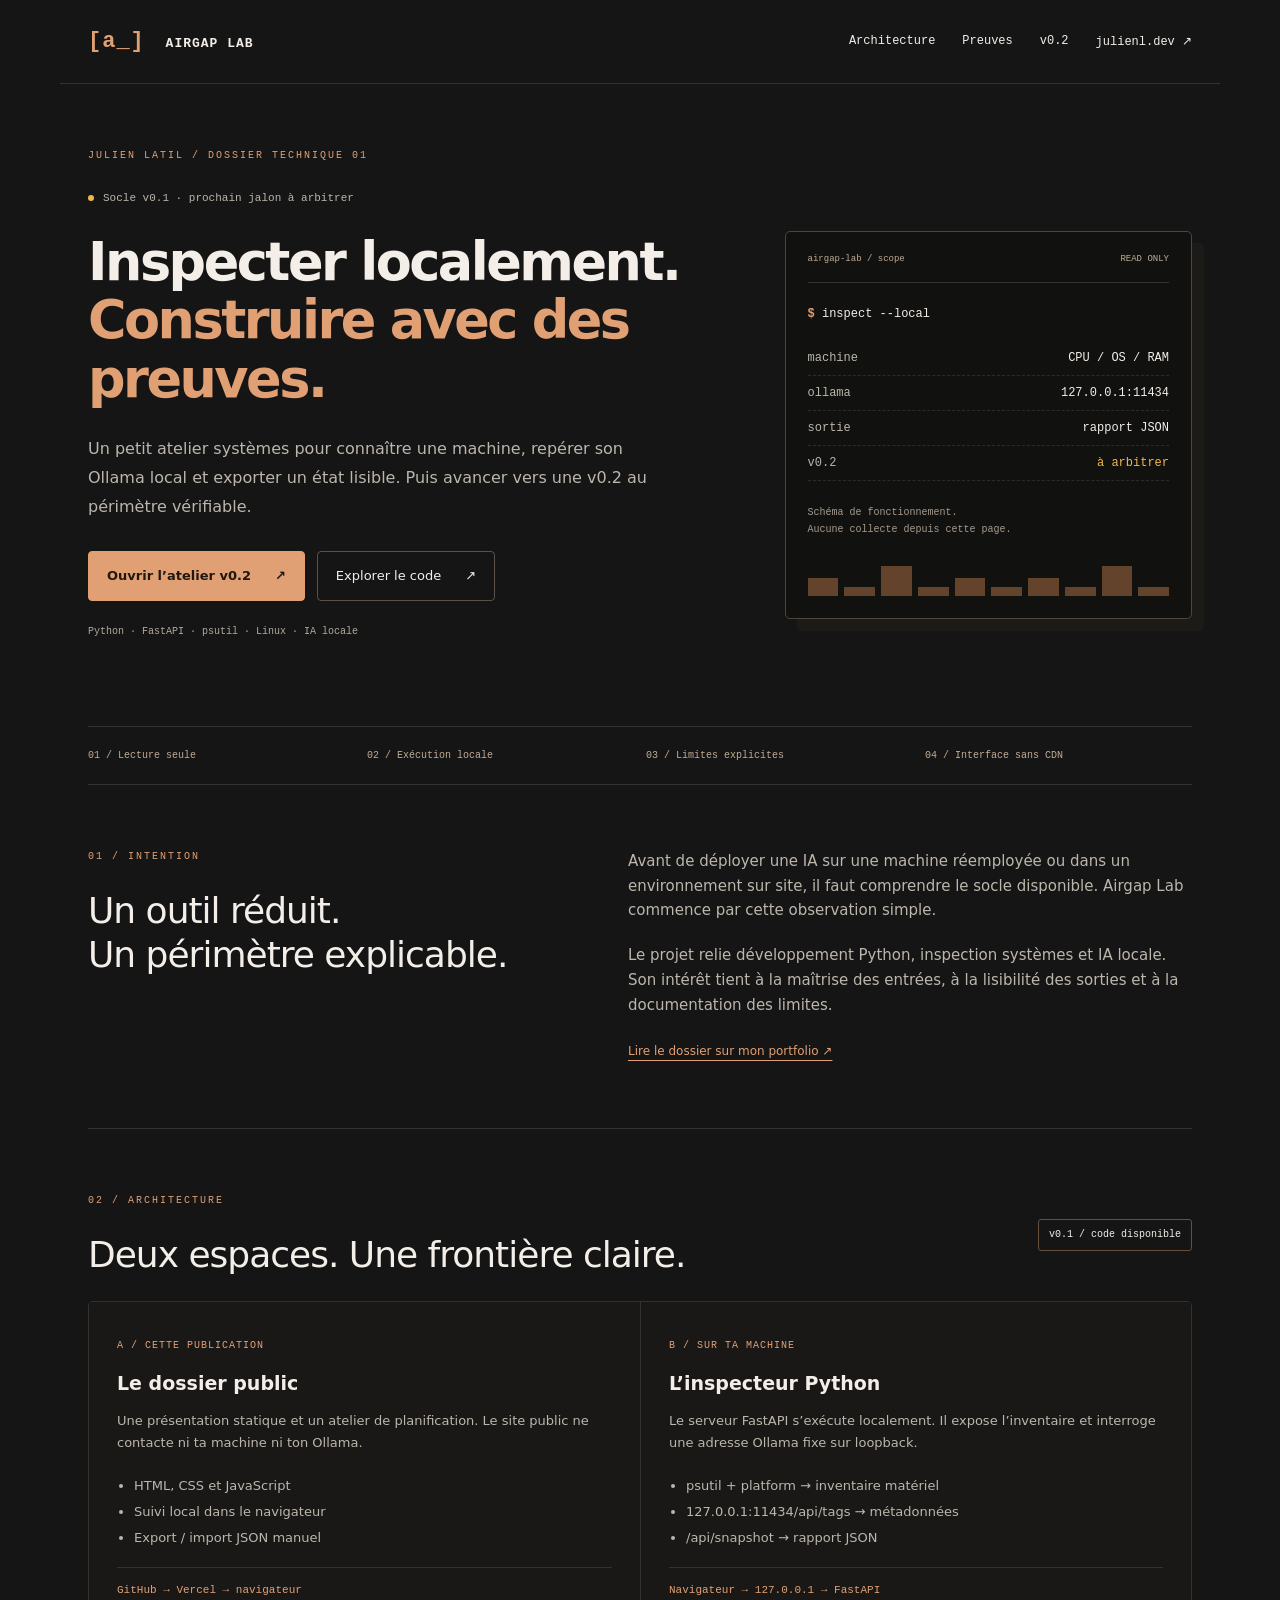
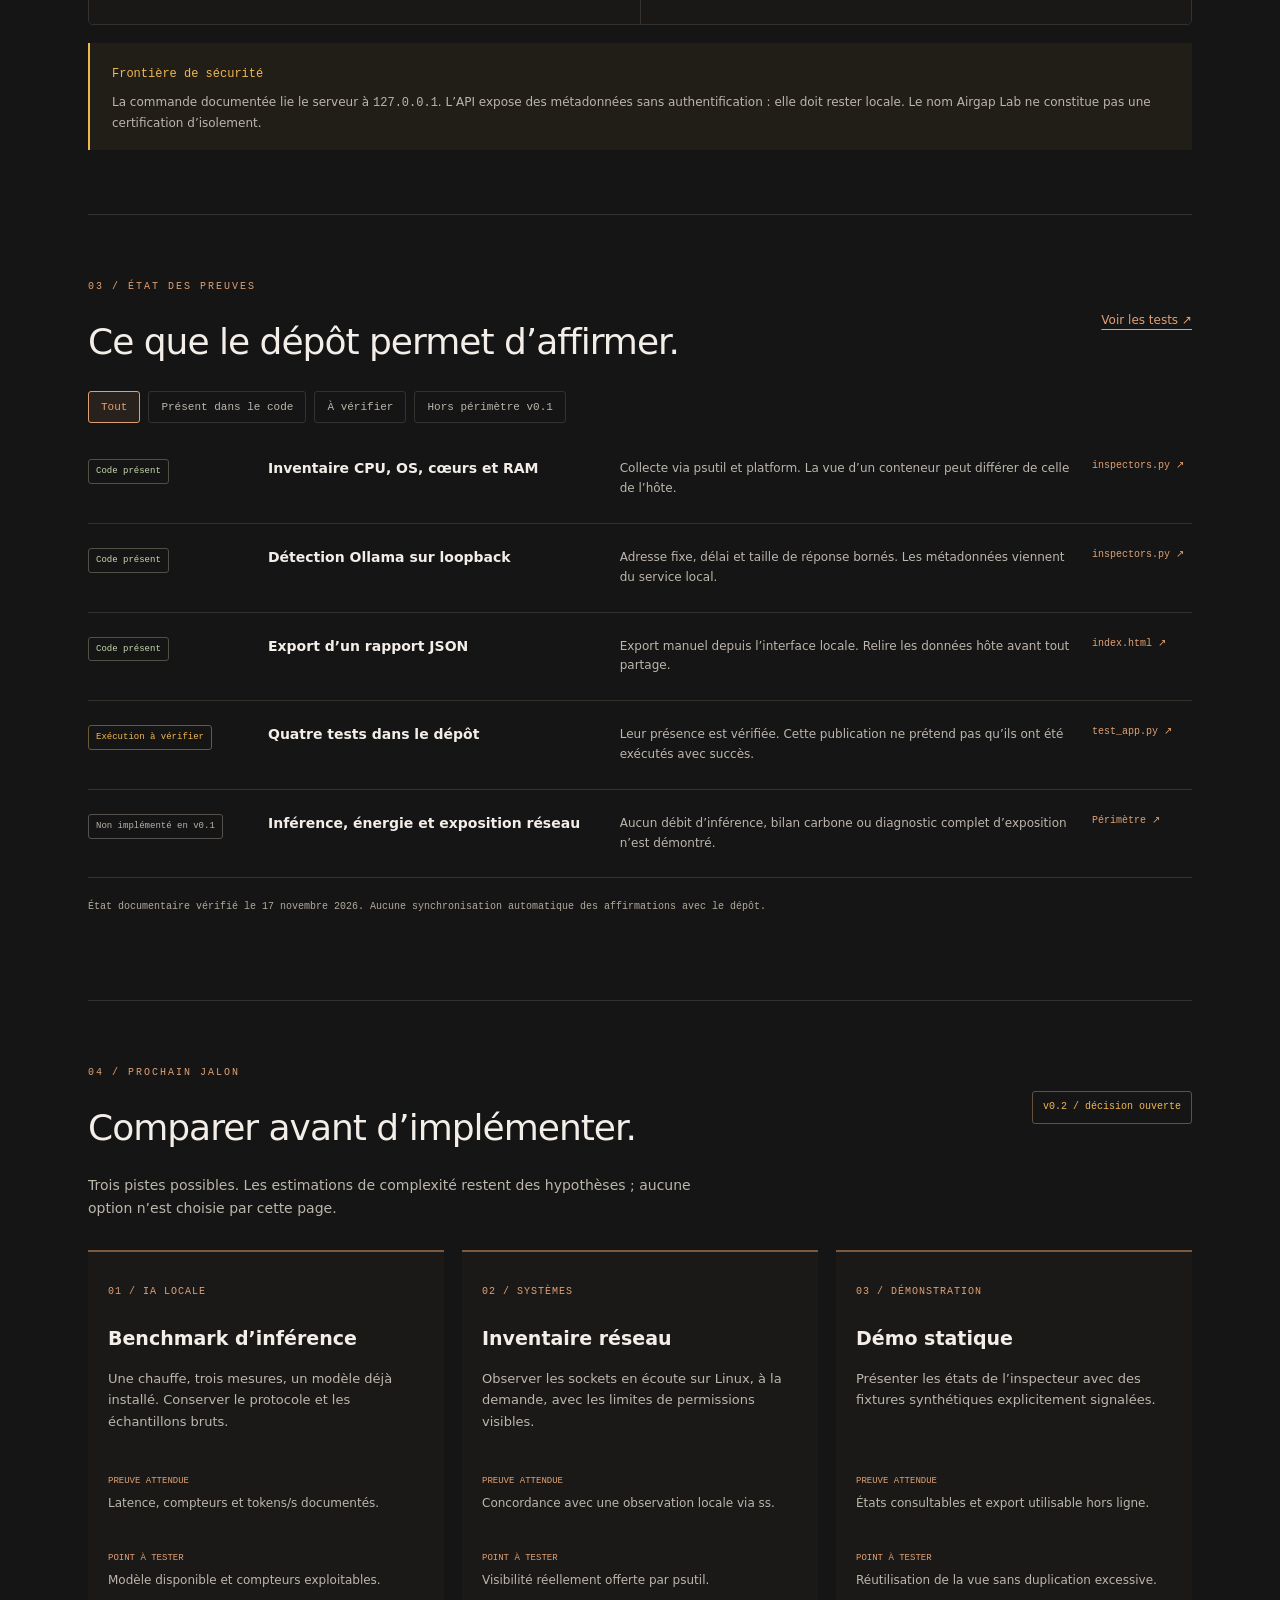
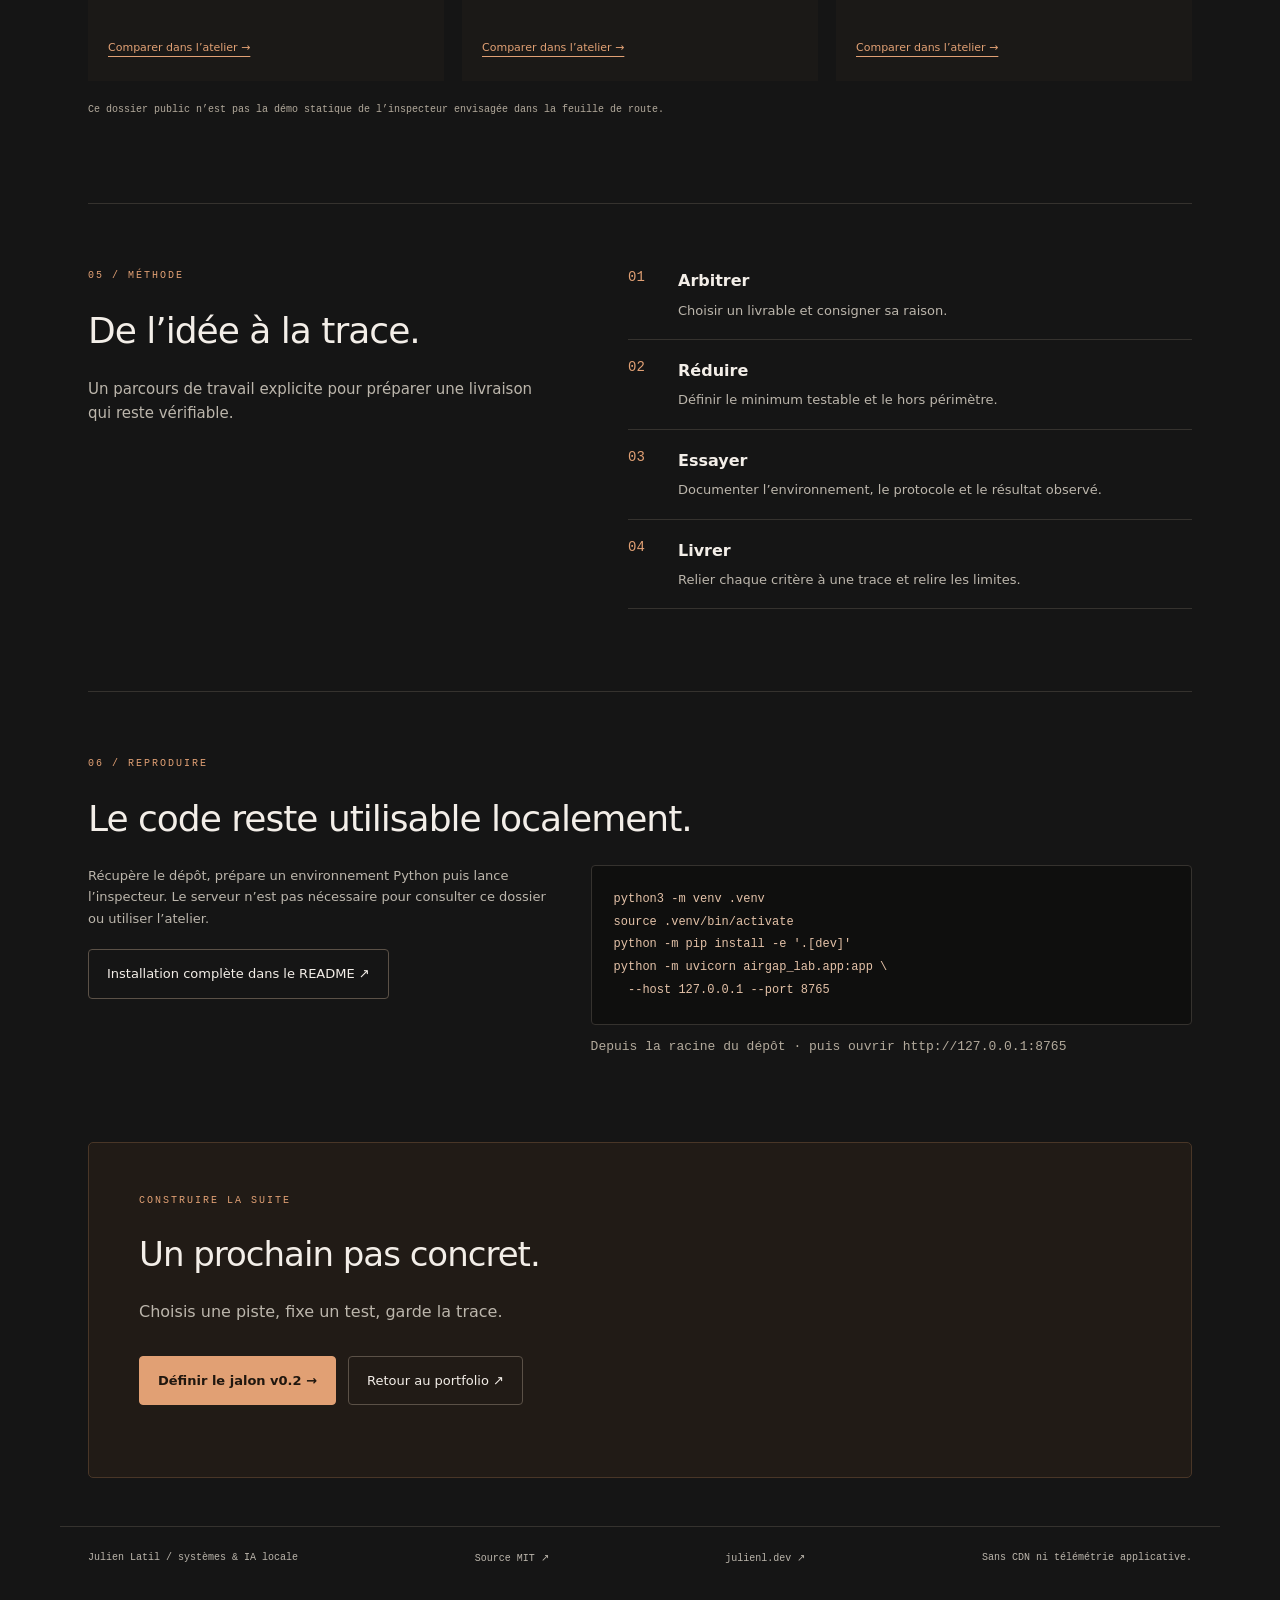
==== docs/index.html @ 7d293aca "feat: publish structured Airgap Lab dossier and portfolio-linked workshop" ====
<!doctype html>
<html lang="fr">
<head><meta charset="utf-8"><meta name="viewport" content="width=device-width, initial-scale=1"><meta name="description" content="Airgap Lab par Julien Latil : inspection systèmes, IA locale et démarche de vérification. Dossier technique et atelier v0.2."><meta name="theme-color" content="#151515"><title>Airgap Lab — Systèmes & IA locale · Julien Latil</title><link rel="icon" href="assets/mark.svg" type="image/svg+xml"><link rel="stylesheet" href="assets/site.css"><script src="assets/site.js" defer></script></head>
<body>
<a class="skip" href="#contenu">Aller au contenu</a>
<header><a class="wordmark" href="./"><span aria-hidden="true">[a_]</span> AIRGAP LAB</a><nav aria-label="Navigation principale"><a href="#architecture">Architecture</a><a href="#preuves">Preuves</a><a href="#jalon">v0.2</a><a href="https://julienl.dev">julienl.dev ↗</a></nav></header>
<main id="contenu">
<section class="hero"><div class="eyebrow">JULIEN LATIL / DOSSIER TECHNIQUE 01</div><div class="hero-grid"><div><p class="release"><span></span> Socle v0.1 · prochain jalon à arbitrer</p><h1>Inspecter localement.<br><em>Construire avec des preuves.</em></h1><p class="lede">Un petit atelier systèmes pour connaître une machine, repérer son Ollama local et exporter un état lisible. Puis avancer vers une v0.2 au périmètre vérifiable.</p><div class="actions"><a class="button primary" href="atelier-v02.html">Ouvrir l’atelier v0.2 <span>↗</span></a><a class="button" href="https://github.com/log371/airgap-lab">Explorer le code <span>↗</span></a></div><p class="micro">Python · FastAPI · psutil · Linux · IA locale</p></div><div class="terminal" aria-label="Périmètre du projet"><div class="terminal-top"><span>airgap-lab / scope</span><span>READ ONLY</span></div><p><b>$</b> inspect --local</p><dl><div><dt>machine</dt><dd>CPU / OS / RAM</dd></div><div><dt>ollama</dt><dd>127.0.0.1:11434</dd></div><div><dt>sortie</dt><dd>rapport JSON</dd></div><div><dt>v0.2</dt><dd class="amber">à arbitrer</dd></div></dl><p class="terminal-note">Schéma de fonctionnement.<br>Aucune collecte depuis cette page.</p><div class="signal" aria-hidden="true"><i></i><i></i><i></i><i></i><i></i><i></i><i></i><i></i><i></i><i></i></div></div></div><div class="principles"><span>01 / Lecture seule</span><span>02 / Exécution locale</span><span>03 / Limites explicites</span><span>04 / Interface sans CDN</span></div></section>
<section id="intention" class="section split"><div><div class="eyebrow">01 / INTENTION</div><h2>Un outil réduit.<br>Un périmètre explicable.</h2></div><div><p>Avant de déployer une IA sur une machine réemployée ou dans un environnement sur site, il faut comprendre le socle disponible. Airgap Lab commence par cette observation simple.</p><p>Le projet relie développement Python, inspection systèmes et IA locale. Son intérêt tient à la maîtrise des entrées, à la lisibilité des sorties et à la documentation des limites.</p><a class="text-link" href="https://julienl.dev/projects/airgap-lab">Lire le dossier sur mon portfolio ↗</a></div></section>
<section id="architecture" class="section"><div class="section-head"><div><div class="eyebrow">02 / ARCHITECTURE</div><h2>Deux espaces. Une frontière claire.</h2></div><span class="pill">v0.1 / code disponible</span></div><div class="architecture"><article><span class="number">A / CETTE PUBLICATION</span><h3>Le dossier public</h3><p>Une présentation statique et un atelier de planification. Le site public ne contacte ni ta machine ni ton Ollama.</p><ul><li>HTML, CSS et JavaScript</li><li>Suivi local dans le navigateur</li><li>Export / import JSON manuel</li></ul><span class="architecture-label">GitHub → Vercel → navigateur</span></article><article><span class="number">B / SUR TA MACHINE</span><h3>L’inspecteur Python</h3><p>Le serveur FastAPI s’exécute localement. Il expose l’inventaire et interroge une adresse Ollama fixe sur loopback.</p><ul><li>psutil + platform → inventaire matériel</li><li>127.0.0.1:11434/api/tags → métadonnées</li><li>/api/snapshot → rapport JSON</li></ul><span class="architecture-label">Navigateur → 127.0.0.1 → FastAPI</span></article></div><aside class="boundary"><strong>Frontière de sécurité</strong><p>La commande documentée lie le serveur à <code>127.0.0.1</code>. L’API expose des métadonnées sans authentification : elle doit rester locale. Le nom Airgap Lab ne constitue pas une certification d’isolement.</p></aside></section>
<section id="preuves" class="section"><div class="section-head"><div><div class="eyebrow">03 / ÉTAT DES PREUVES</div><h2>Ce que le dépôt permet d’affirmer.</h2></div><a class="text-link" href="https://github.com/log371/airgap-lab/tree/main/tests">Voir les tests ↗</a></div><div class="filters" role="group" aria-label="Filtrer les preuves"><button data-filter="all" aria-pressed="true">Tout</button><button data-filter="confirmed" aria-pressed="false">Présent dans le code</button><button data-filter="pending" aria-pressed="false">À vérifier</button><button data-filter="excluded" aria-pressed="false">Hors périmètre v0.1</button></div><p id="filter-status" class="sr-only" aria-live="polite"></p><div class="evidence-list">
<article data-state="confirmed"><span class="status confirmed">Code présent</span><h3>Inventaire CPU, OS, cœurs et RAM</h3><p>Collecte via psutil et platform. La vue d’un conteneur peut différer de celle de l’hôte.</p><a href="https://github.com/log371/airgap-lab/blob/main/airgap_lab/inspectors.py">inspectors.py ↗</a></article>
<article data-state="confirmed"><span class="status confirmed">Code présent</span><h3>Détection Ollama sur loopback</h3><p>Adresse fixe, délai et taille de réponse bornés. Les métadonnées viennent du service local.</p><a href="https://github.com/log371/airgap-lab/blob/main/airgap_lab/inspectors.py">inspectors.py ↗</a></article>
<article data-state="confirmed"><span class="status confirmed">Code présent</span><h3>Export d’un rapport JSON</h3><p>Export manuel depuis l’interface locale. Relire les données hôte avant tout partage.</p><a href="https://github.com/log371/airgap-lab/blob/main/airgap_lab/index.html">index.html ↗</a></article>
<article data-state="pending"><span class="status pending">Exécution à vérifier</span><h3>Quatre tests dans le dépôt</h3><p>Leur présence est vérifiée. Cette publication ne prétend pas qu’ils ont été exécutés avec succès.</p><a href="https://github.com/log371/airgap-lab/blob/main/tests/test_app.py">test_app.py ↗</a></article>
<article data-state="excluded"><span class="status excluded">Non implémenté en v0.1</span><h3>Inférence, énergie et exposition réseau</h3><p>Aucun débit d’inférence, bilan carbone ou diagnostic complet d’exposition n’est démontré.</p><a href="https://github.com/log371/airgap-lab#scope-and-limitations">Périmètre ↗</a></article>
</div><p class="micro">État documentaire vérifié le 17 novembre 2026. Aucune synchronisation automatique des affirmations avec le dépôt.</p></section>
<section id="jalon" class="section"><div class="section-head"><div><div class="eyebrow">04 / PROCHAIN JALON</div><h2>Comparer avant d’implémenter.</h2></div><span class="pill amber">v0.2 / décision ouverte</span></div><p class="section-intro">Trois pistes possibles. Les estimations de complexité restent des hypothèses ; aucune option n’est choisie par cette page.</p><div class="options"><article><span class="number">01 / IA LOCALE</span><h3>Benchmark d’inférence</h3><p>Une chauffe, trois mesures, un modèle déjà installé. Conserver le protocole et les échantillons bruts.</p><dl><dt>Preuve attendue</dt><dd>Latence, compteurs et tokens/s documentés.</dd><dt>Point à tester</dt><dd>Modèle disponible et compteurs exploitables.</dd></dl><a class="text-link" href="atelier-v02.html#compare">Comparer dans l’atelier →</a></article><article><span class="number">02 / SYSTÈMES</span><h3>Inventaire réseau</h3><p>Observer les sockets en écoute sur Linux, à la demande, avec les limites de permissions visibles.</p><dl><dt>Preuve attendue</dt><dd>Concordance avec une observation locale via ss.</dd><dt>Point à tester</dt><dd>Visibilité réellement offerte par psutil.</dd></dl><a class="text-link" href="atelier-v02.html#compare">Comparer dans l’atelier →</a></article><article><span class="number">03 / DÉMONSTRATION</span><h3>Démo statique</h3><p>Présenter les états de l’inspecteur avec des fixtures synthétiques explicitement signalées.</p><dl><dt>Preuve attendue</dt><dd>États consultables et export utilisable hors ligne.</dd><dt>Point à tester</dt><dd>Réutilisation de la vue sans duplication excessive.</dd></dl><a class="text-link" href="atelier-v02.html#compare">Comparer dans l’atelier →</a></article></div><p class="micro">Ce dossier public n’est pas la démo statique de l’inspecteur envisagée dans la feuille de route.</p></section>
<section class="section split"><div><div class="eyebrow">05 / MÉTHODE</div><h2>De l’idée à la trace.</h2><p>Un parcours de travail explicite pour préparer une livraison qui reste vérifiable.</p></div><ol class="method"><li><strong>Arbitrer</strong><p>Choisir un livrable et consigner sa raison.</p></li><li><strong>Réduire</strong><p>Définir le minimum testable et le hors périmètre.</p></li><li><strong>Essayer</strong><p>Documenter l’environnement, le protocole et le résultat observé.</p></li><li><strong>Livrer</strong><p>Relier chaque critère à une trace et relire les limites.</p></li></ol></section>
<section id="demarrer" class="section"><div class="eyebrow">06 / REPRODUIRE</div><h2>Le code reste utilisable localement.</h2><div class="run-grid"><div><p>Récupère le dépôt, prépare un environnement Python puis lance l’inspecteur. Le serveur n’est pas nécessaire pour consulter ce dossier ou utiliser l’atelier.</p><a class="button" href="https://github.com/log371/airgap-lab#run-locally">Installation complète dans le README ↗</a></div><div><pre><code>python3 -m venv .venv
source .venv/bin/activate
python -m pip install -e '.[dev]'
python -m uvicorn airgap_lab.app:app \
  --host 127.0.0.1 --port 8765</code></pre><p class="micro">Depuis la racine du dépôt · puis ouvrir http://127.0.0.1:8765</p></div></div></section>
<section class="closing"><div class="eyebrow">CONSTRUIRE LA SUITE</div><h2>Un prochain pas concret.</h2><p>Choisis une piste, fixe un test, garde la trace.</p><div class="actions"><a class="button primary" href="atelier-v02.html#compare">Définir le jalon v0.2 →</a><a class="button" href="https://julienl.dev/projects/airgap-lab">Retour au portfolio ↗</a></div></section>
</main><footer><span>Julien Latil / systèmes & IA locale</span><a href="https://github.com/log371/airgap-lab">Source MIT ↗</a><a href="https://julienl.dev">julienl.dev ↗</a><span>Sans CDN ni télémétrie applicative.</span></footer></body></html>
---- docs/assets/site.css ----
:root{color-scheme:dark;--bg:#151515;--surface:#1b1a18;--line:#35322e;--text:#f3eee8;--muted:#bcb6ac;--accent:#e1a074;--amber:#f1b74f;font-family:system-ui,-apple-system,sans-serif}*{box-sizing:border-box}html{scroll-behavior:smooth;scroll-padding-top:85px}body{margin:0;background:var(--bg);color:var(--text);line-height:1.65}a{color:inherit;text-decoration:none}a:hover{color:var(--accent)}button,a{touch-action:manipulation}a:focus-visible,button:focus-visible{outline:2px solid var(--amber);outline-offset:5px}header,main,footer{max-width:1160px;margin:auto}header{min-height:84px;display:flex;justify-content:space-between;align-items:center;gap:24px;border-bottom:1px solid var(--line);padding:20px 28px}.wordmark{font:600 13px ui-monospace,monospace;letter-spacing:1px;white-space:nowrap}.wordmark span{font-size:22px;color:var(--accent);margin-right:12px}nav{display:flex;gap:27px;font:12px ui-monospace,monospace}main{padding:0 28px}.hero{padding:64px 0 0}.eyebrow,.number,.pill,.micro,.release,.status{font-family:ui-monospace,SFMono-Regular,monospace}.eyebrow{font-size:10px;letter-spacing:2px;color:var(--accent);margin-bottom:24px}.hero-grid{display:grid;grid-template-columns:1.55fr 1fr;align-items:center;gap:65px}.release{font-size:11px;color:var(--muted);display:flex;gap:9px;align-items:center}.release span{width:6px;height:6px;background:var(--amber);border-radius:50%}h1{font-size:clamp(36px,4.1vw,57px);line-height:1.12;letter-spacing:-2.5px;font-weight:550;margin:26px 0}h1 em{font-style:normal;color:var(--accent)}h2{font-size:clamp(26px,3vw,36px);line-height:1.22;font-weight:520;letter-spacing:-1px;margin:0 0 24px}h3{font-weight:550;font-size:19px;line-height:1.35;margin:14px 0}p{color:var(--muted);margin:0 0 20px}.lede{max-width:58ch;font-size:16px;line-height:1.8}.actions{display:flex;flex-wrap:wrap;gap:12px;margin:30px 0 22px}.button{display:inline-flex;gap:24px;align-items:center;justify-content:space-between;border:1px solid #5b5147;padding:13px 18px;font-size:13px;border-radius:4px;transition:background .15s}.button:hover{background:#30251c}.primary{background:var(--accent);color:#20170f;border-color:var(--accent);font-weight:600}.primary:hover{background:#efb58d;color:#20170f}.micro{font-size:10px;line-height:1.8;color:#b3aa9c}.terminal{border:1px solid #514537;background:#111110;box-shadow:12px 12px 0 #1d1b18;border-radius:5px;padding:22px;font:12px ui-monospace,monospace;overflow:hidden}.terminal-top{display:flex;justify-content:space-between;font-size:9px;color:#c0ac95;border-bottom:1px solid var(--line);padding-bottom:18px;margin-bottom:24px}.terminal b{color:var(--accent)}.terminal p{color:var(--text)}dl{margin:0}dt{color:var(--muted)}dd{margin:0} .terminal dl div{display:flex;justify-content:space-between;gap:12px;padding:10px 0;border-bottom:1px dashed #302b24}.terminal-note{font-size:10px;line-height:1.7;margin:23px 0!important;color:#a69c8e!important}.amber{color:var(--amber)}.signal{display:flex;align-items:end;gap:6px;height:35px}.signal i{flex:1;height:18px;background:#b77749;opacity:.5}.signal i:nth-child(3n){height:30px}.signal i:nth-child(2n){height:9px}.principles{display:grid;grid-template-columns:repeat(4,1fr);gap:12px;margin-top:65px;padding:23px 0;border-top:1px solid var(--line);font:10px ui-monospace,monospace;color:#c0ac95}.section{border-top:1px solid var(--line);padding:64px 0}.split{display:grid;grid-template-columns:1fr 1.2fr;gap:70px}.split p{font-size:15px}.text-link{font-size:12px;color:var(--accent);text-decoration:underline;text-underline-offset:5px}.section-head{display:flex;align-items:center;justify-content:space-between;gap:25px;margin-bottom:24px}.section-head h2{margin-bottom:0}.pill{border:1px solid #65503c;border-radius:3px;padding:7px 10px;font-size:10px;white-space:nowrap}.architecture{display:grid;grid-template-columns:1fr 1fr;border:1px solid var(--line);border-radius:5px;overflow:hidden}.architecture article{padding:28px;background:#191817}.architecture article+article{border-left:1px solid var(--line)}.number{font-size:10px;letter-spacing:1px;color:var(--accent)}.architecture p,.architecture li{font-size:13px}.architecture ul{padding-left:17px;color:var(--muted);line-height:2}.architecture-label{display:block;padding-top:16px;border-top:1px solid var(--line);font:11px ui-monospace,monospace;color:var(--accent)}.boundary{margin-top:18px;border-left:2px solid var(--amber);padding:16px 22px;background:#211e18}.boundary strong{font:12px ui-monospace,monospace;color:var(--amber)}.boundary p{font-size:12px;margin:8px 0 0}.filters{display:flex;gap:8px;flex-wrap:wrap;margin:28px 0 12px}.filters button{font:11px ui-monospace,monospace;border:1px solid var(--line);padding:9px 12px;background:transparent;color:var(--muted);border-radius:3px;cursor:pointer}.filters button[aria-pressed=true]{border-color:var(--accent);color:var(--accent);background:#29211b}.evidence-list article{display:grid;grid-template-columns:160px 1.1fr 1.5fr 100px;gap:20px;align-items:start;padding:24px 0;border-bottom:1px solid var(--line)}.evidence-list h3{font-size:14px;margin:0}.evidence-list p{font-size:12px;margin:0}.evidence-list a{font:10px ui-monospace,monospace;color:var(--accent)}.status{font-size:9px;padding:4px 7px;border:1px solid #4d5146;border-radius:3px;justify-self:start;color:#c7d7af}.pending{color:var(--amber);border-color:#685a35}.excluded{color:#b9b3a9;border-color:#55504b}.evidence-list+p{margin-top:20px}.section-intro{max-width:70ch;font-size:14px}.options{display:grid;grid-template-columns:repeat(3,1fr);gap:18px;margin-top:30px}.options article{border-top:2px solid #7d593d;background:#1b1917;padding:24px 20px}.options h3{margin:24px 0 16px}.options p{font-size:13px;min-height:88px}.options dt{font:9px ui-monospace,monospace;color:var(--accent);text-transform:uppercase;margin:15px 0 7px}.options dd{font-size:12px;line-height:1.7;color:var(--muted);min-height:45px}.options .text-link{display:block;font-size:11px;margin-top:24px}.options+p{margin-top:20px}.method{list-style:none;padding:0;margin:0;counter-reset:steps}.method li{counter-increment:steps;position:relative;padding:0 0 18px 50px;border-bottom:1px solid var(--line);margin-bottom:18px}.method li:before{content:'0' counter(steps);position:absolute;left:0;top:1px;font:14px ui-monospace,monospace;color:var(--accent)}.method p{font-size:13px;margin:5px 0 0}.run-grid{display:grid;grid-template-columns:1fr 1.3fr;gap:40px}.run-grid p{font-size:13px}pre{background:#0f0f0e;border:1px solid var(--line);border-radius:4px;padding:22px;overflow:auto;margin:0 0 10px;font:12px/1.9 ui-monospace,monospace;color:#e4c2a8}.closing{padding:50px;background:#211b16;border:1px solid #493627;margin:0 0 48px;border-radius:5px}.closing h2{font-size:34px}.closing p{margin-bottom:0}footer{display:flex;flex-wrap:wrap;gap:20px;justify-content:space-between;padding:25px 28px 40px;border-top:1px solid var(--line);font:10px ui-monospace,monospace;color:var(--muted)}.skip{position:absolute;top:-100px;left:20px;padding:12px;background:var(--bg);z-index:9}.skip:focus{top:10px}.sr-only{position:absolute;width:1px;height:1px;overflow:hidden;clip-path:inset(50%)}[hidden]{display:none!important}@media(max-width:850px){header{align-items:start}nav{flex-wrap:wrap;justify-content:end;gap:12px;font-size:10px}.hero-grid{grid-template-columns:1fr;gap:35px}.terminal{max-width:520px}.principles{grid-template-columns:1fr 1fr;margin-top:40px;line-height:1.7}.split{gap:30px;grid-template-columns:1fr 1.2fr}.evidence-list article{grid-template-columns:140px 1fr}.evidence-list p{grid-column:2}.evidence-list a{grid-column:2}.options{grid-template-columns:1fr}.options p,.options dd{min-height:0}.run-grid{grid-template-columns:1fr}.section-head{align-items:start}.section-head .pill{white-space:normal;max-width:150px}}@media(max-width:560px){header{padding:20px;display:block}nav{justify-content:start;margin-top:18px;gap:18px}main{padding:0 20px}.hero{padding-top:35px}h1{letter-spacing:-1.5px}.section{padding:42px 0}.split,.architecture{grid-template-columns:1fr;gap:0}.split>div+div{margin-top:12px}.architecture article+article{border-left:0;border-top:1px solid var(--line)}.evidence-list article{grid-template-columns:1fr;gap:12px}.evidence-list p,.evidence-list a{grid-column:auto}.section-head{flex-wrap:wrap}.closing{padding:28px 24px}.button{width:100%}footer{padding:25px 20px}.principles{font-size:9px}.terminal{padding:18px}}@media(prefers-reduced-motion:reduce){html{scroll-behavior:auto}*{transition:none!important}}
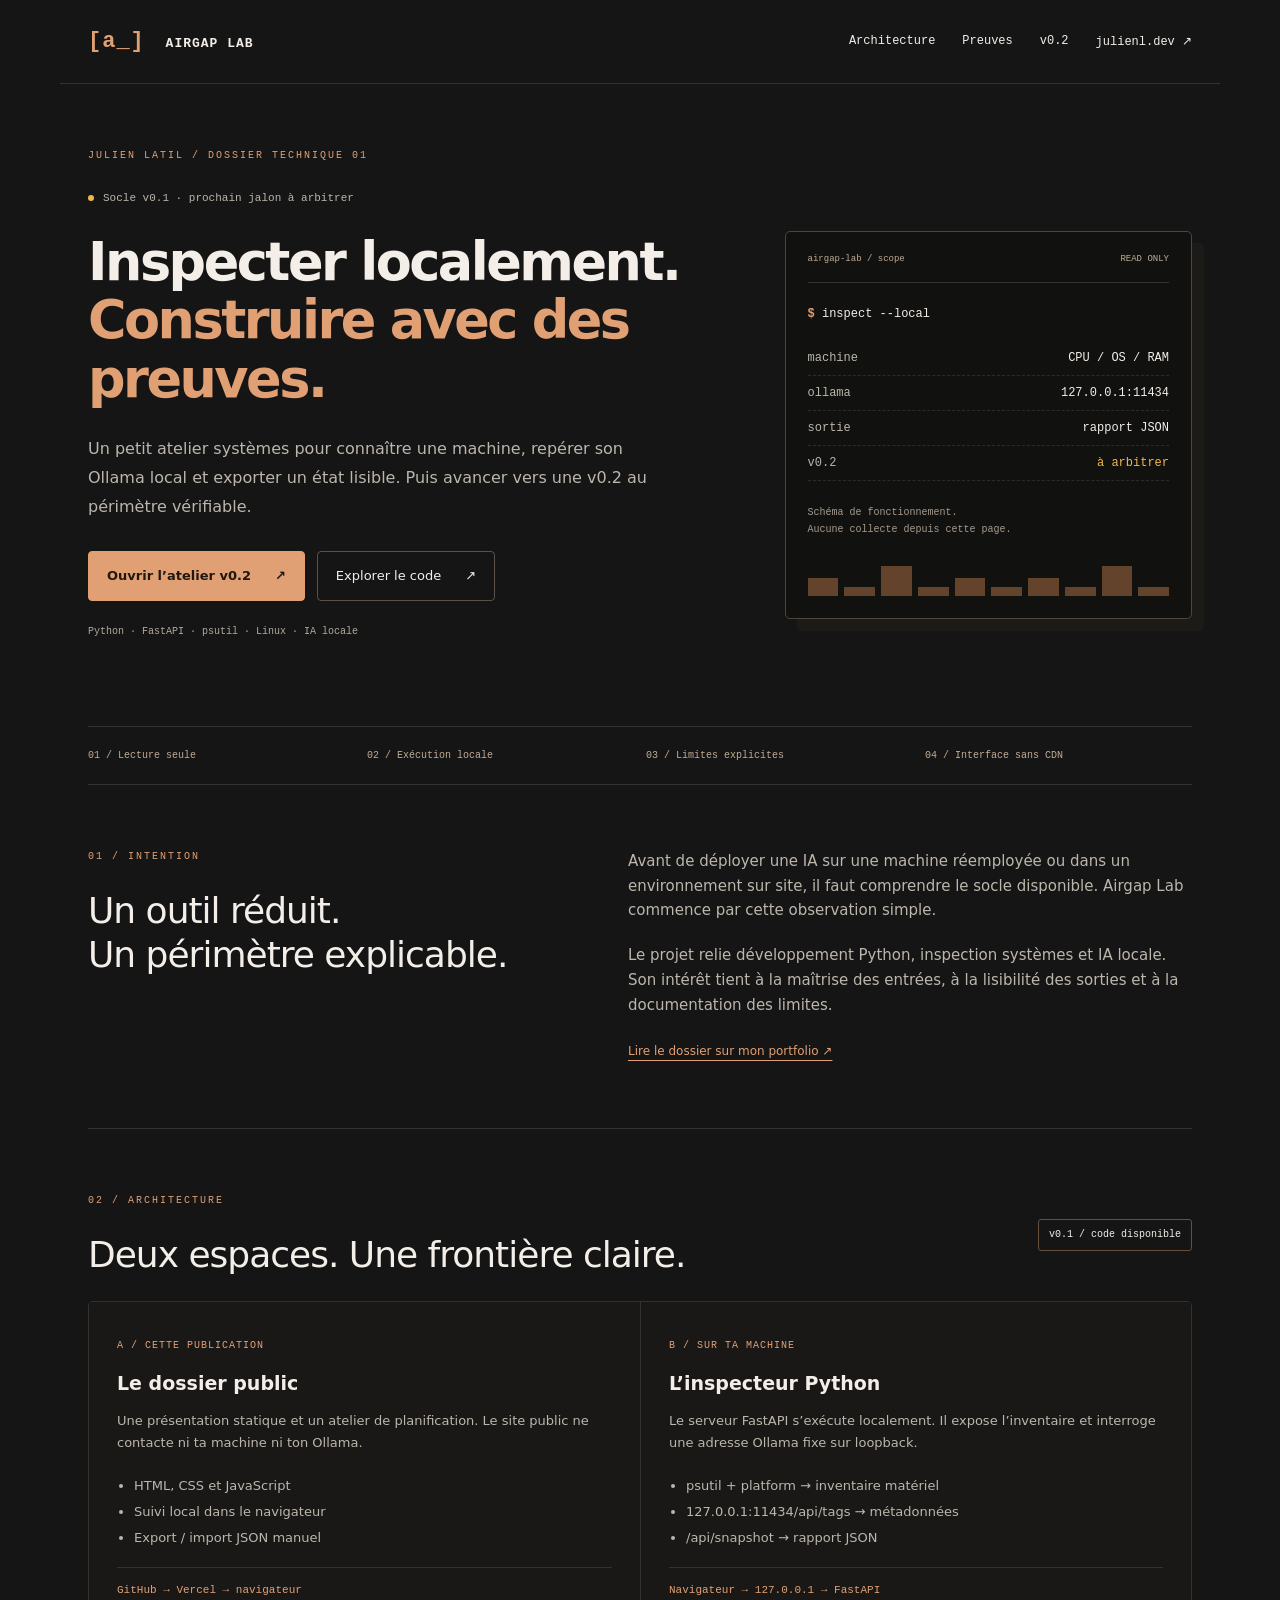
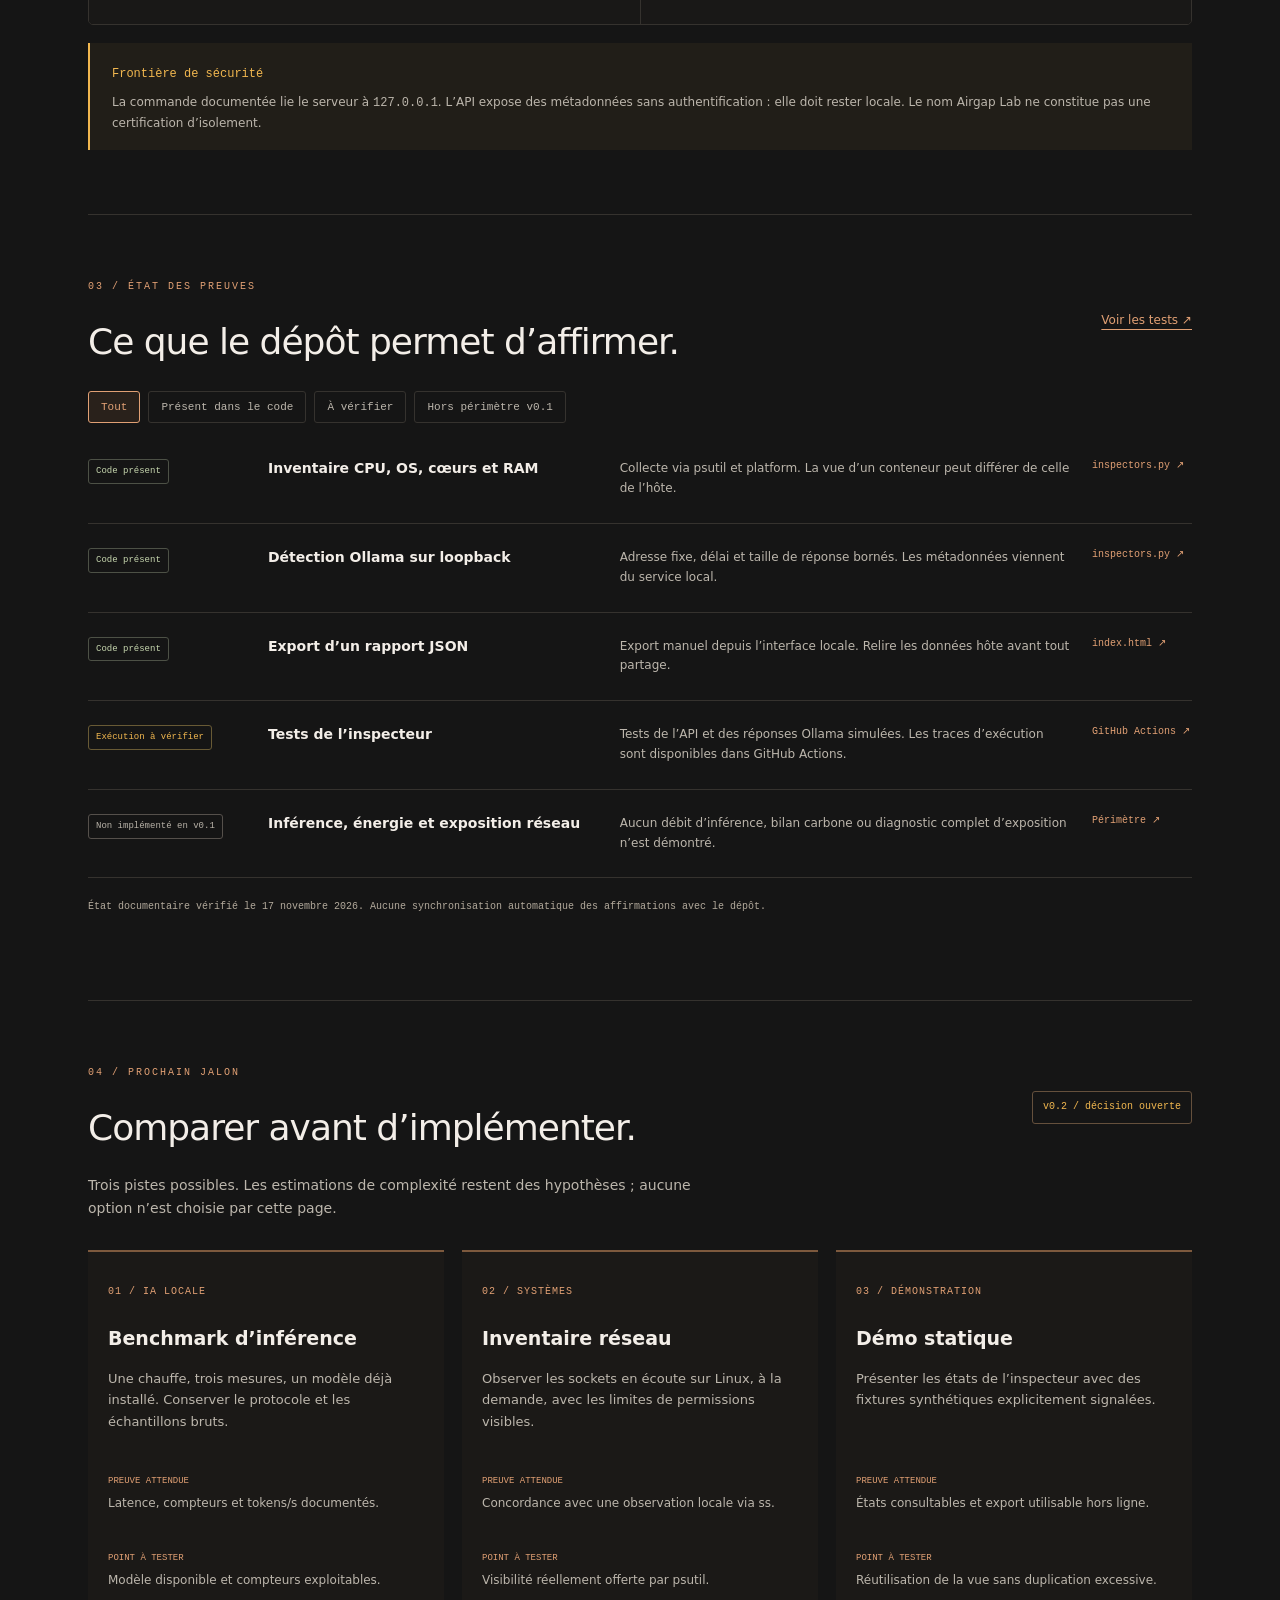
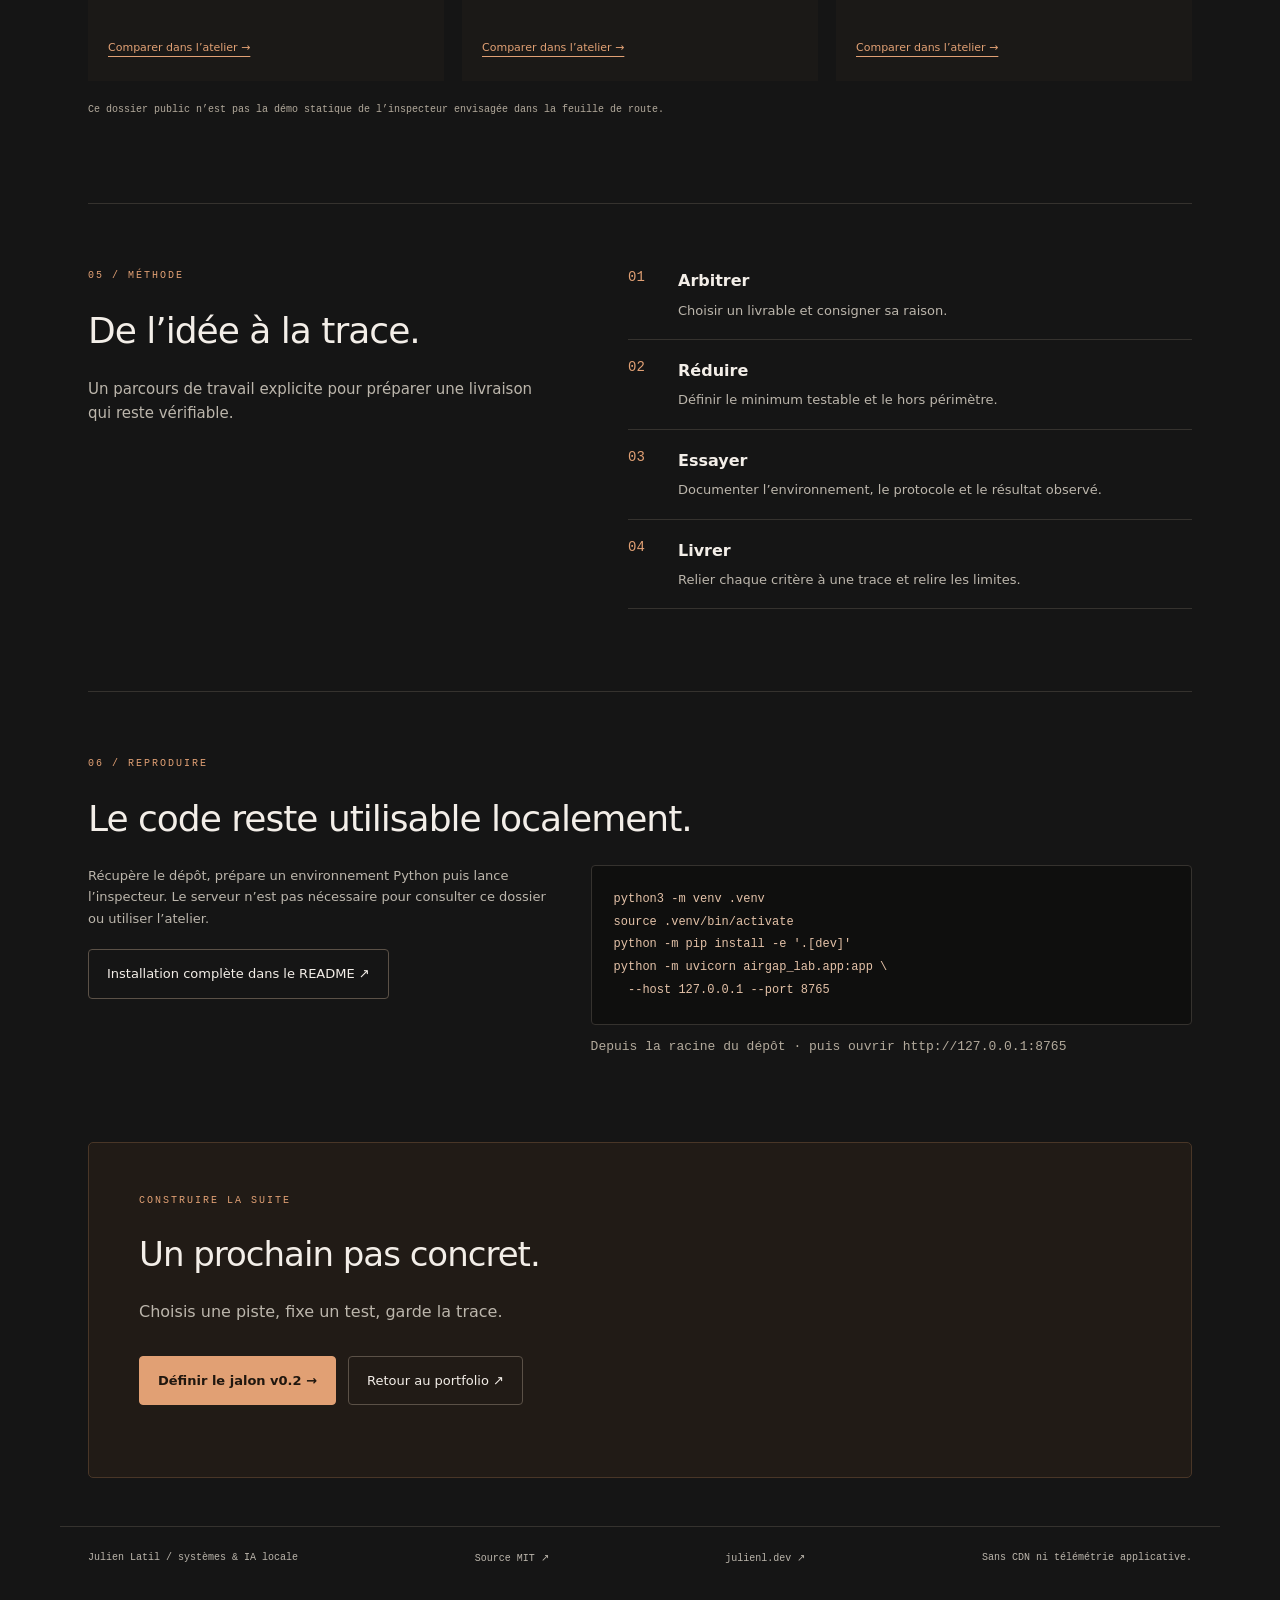
==== commit 670e52e2: "fix: validate workshop backups and harden local inspection boundaries" ====
--- a/docs/index.html
+++ b/docs/index.html
@@ -12,7 +12,7 @@
 <article data-state="confirmed"><span class="status confirmed">Code présent</span><h3>Inventaire CPU, OS, cœurs et RAM</h3><p>Collecte via psutil et platform. La vue d’un conteneur peut différer de celle de l’hôte.</p><a href="https://github.com/log371/airgap-lab/blob/main/airgap_lab/inspectors.py">inspectors.py ↗</a></article>
 <article data-state="confirmed"><span class="status confirmed">Code présent</span><h3>Détection Ollama sur loopback</h3><p>Adresse fixe, délai et taille de réponse bornés. Les métadonnées viennent du service local.</p><a href="https://github.com/log371/airgap-lab/blob/main/airgap_lab/inspectors.py">inspectors.py ↗</a></article>
 <article data-state="confirmed"><span class="status confirmed">Code présent</span><h3>Export d’un rapport JSON</h3><p>Export manuel depuis l’interface locale. Relire les données hôte avant tout partage.</p><a href="https://github.com/log371/airgap-lab/blob/main/airgap_lab/index.html">index.html ↗</a></article>
-<article data-state="pending"><span class="status pending">Exécution à vérifier</span><h3>Quatre tests dans le dépôt</h3><p>Leur présence est vérifiée. Cette publication ne prétend pas qu’ils ont été exécutés avec succès.</p><a href="https://github.com/log371/airgap-lab/blob/main/tests/test_app.py">test_app.py ↗</a></article>
+<article data-state="pending"><span class="status pending">Exécution à vérifier</span><h3>Tests de l’inspecteur</h3><p>Tests de l’API et des réponses Ollama simulées. Les traces d’exécution sont disponibles dans GitHub Actions.</p><a href="https://github.com/log371/airgap-lab/actions/workflows/checks.yml">GitHub Actions ↗</a></article>
 <article data-state="excluded"><span class="status excluded">Non implémenté en v0.1</span><h3>Inférence, énergie et exposition réseau</h3><p>Aucun débit d’inférence, bilan carbone ou diagnostic complet d’exposition n’est démontré.</p><a href="https://github.com/log371/airgap-lab#scope-and-limitations">Périmètre ↗</a></article>
 </div><p class="micro">État documentaire vérifié le 17 novembre 2026. Aucune synchronisation automatique des affirmations avec le dépôt.</p></section>
 <section id="jalon" class="section"><div class="section-head"><div><div class="eyebrow">04 / PROCHAIN JALON</div><h2>Comparer avant d’implémenter.</h2></div><span class="pill amber">v0.2 / décision ouverte</span></div><p class="section-intro">Trois pistes possibles. Les estimations de complexité restent des hypothèses ; aucune option n’est choisie par cette page.</p><div class="options"><article><span class="number">01 / IA LOCALE</span><h3>Benchmark d’inférence</h3><p>Une chauffe, trois mesures, un modèle déjà installé. Conserver le protocole et les échantillons bruts.</p><dl><dt>Preuve attendue</dt><dd>Latence, compteurs et tokens/s documentés.</dd><dt>Point à tester</dt><dd>Modèle disponible et compteurs exploitables.</dd></dl><a class="text-link" href="atelier-v02.html#compare">Comparer dans l’atelier →</a></article><article><span class="number">02 / SYSTÈMES</span><h3>Inventaire réseau</h3><p>Observer les sockets en écoute sur Linux, à la demande, avec les limites de permissions visibles.</p><dl><dt>Preuve attendue</dt><dd>Concordance avec une observation locale via ss.</dd><dt>Point à tester</dt><dd>Visibilité réellement offerte par psutil.</dd></dl><a class="text-link" href="atelier-v02.html#compare">Comparer dans l’atelier →</a></article><article><span class="number">03 / DÉMONSTRATION</span><h3>Démo statique</h3><p>Présenter les états de l’inspecteur avec des fixtures synthétiques explicitement signalées.</p><dl><dt>Preuve attendue</dt><dd>États consultables et export utilisable hors ligne.</dd><dt>Point à tester</dt><dd>Réutilisation de la vue sans duplication excessive.</dd></dl><a class="text-link" href="atelier-v02.html#compare">Comparer dans l’atelier →</a></article></div><p class="micro">Ce dossier public n’est pas la démo statique de l’inspecteur envisagée dans la feuille de route.</p></section>
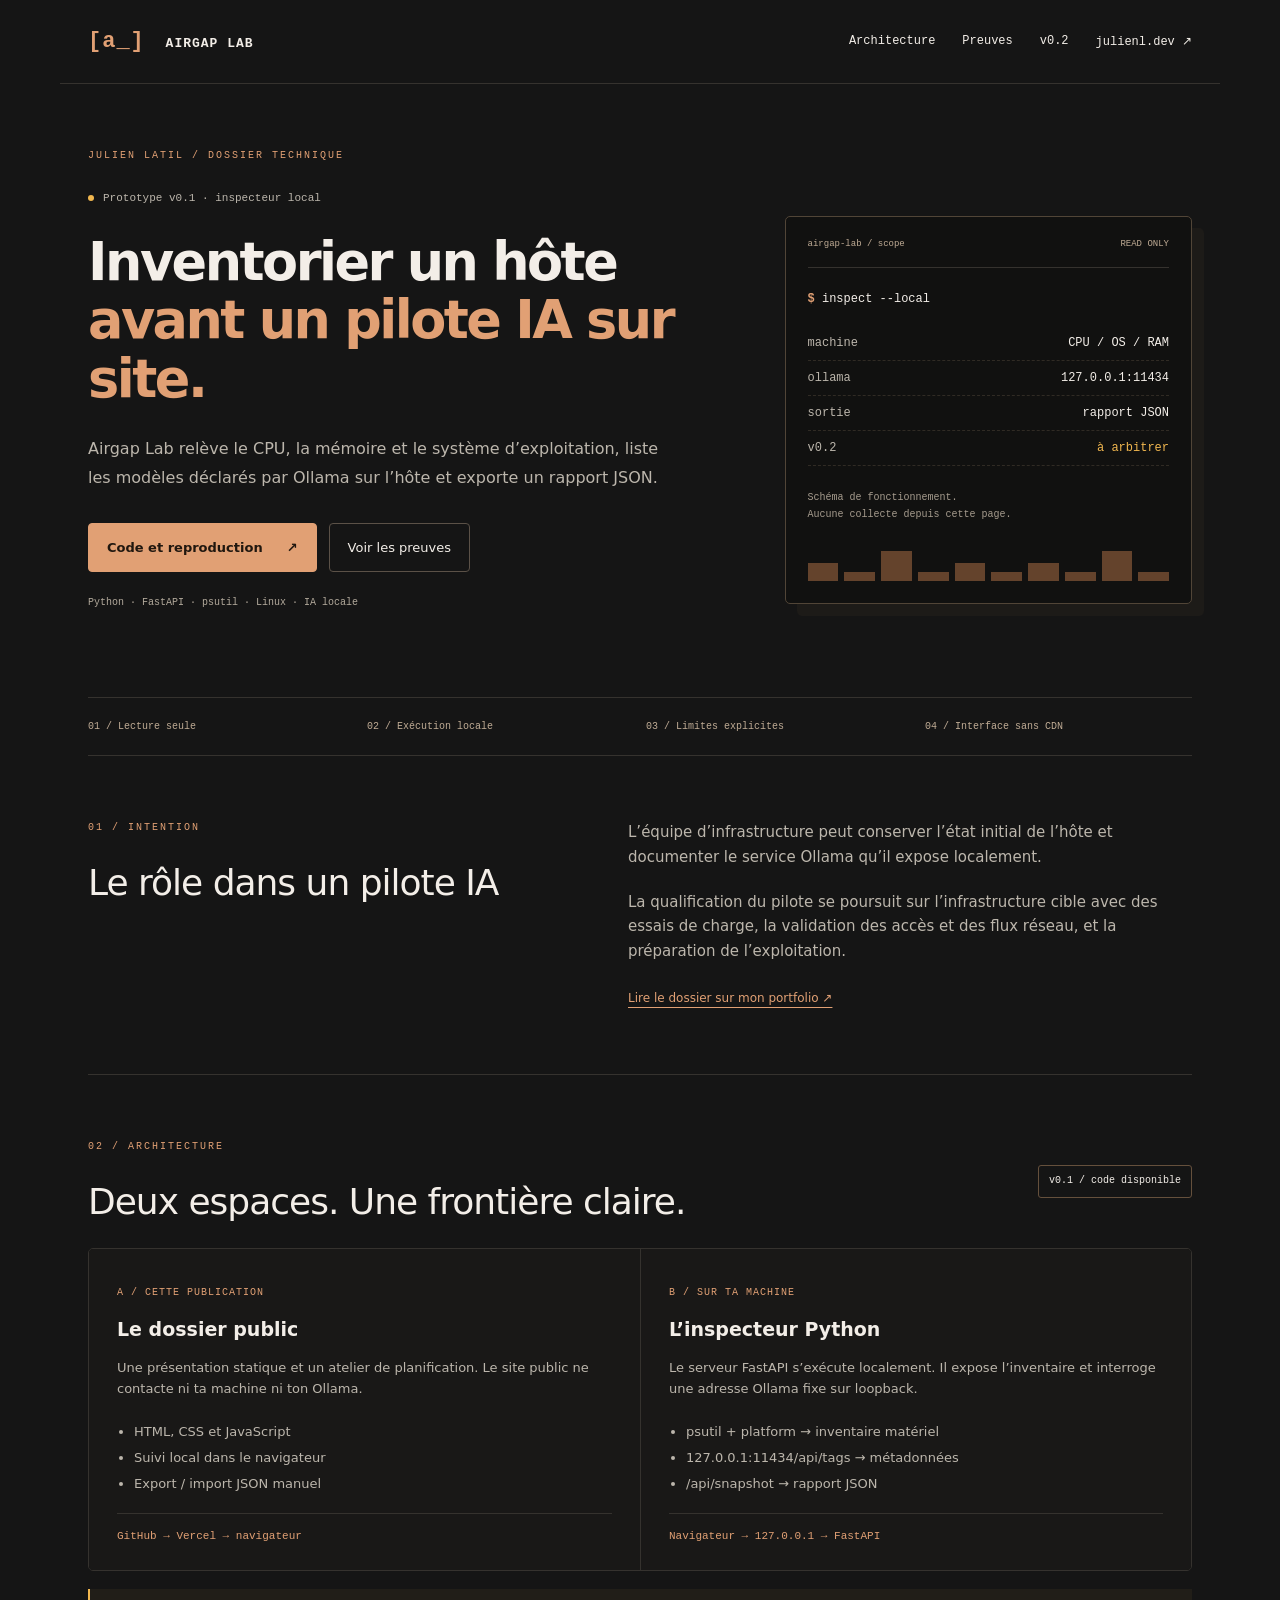
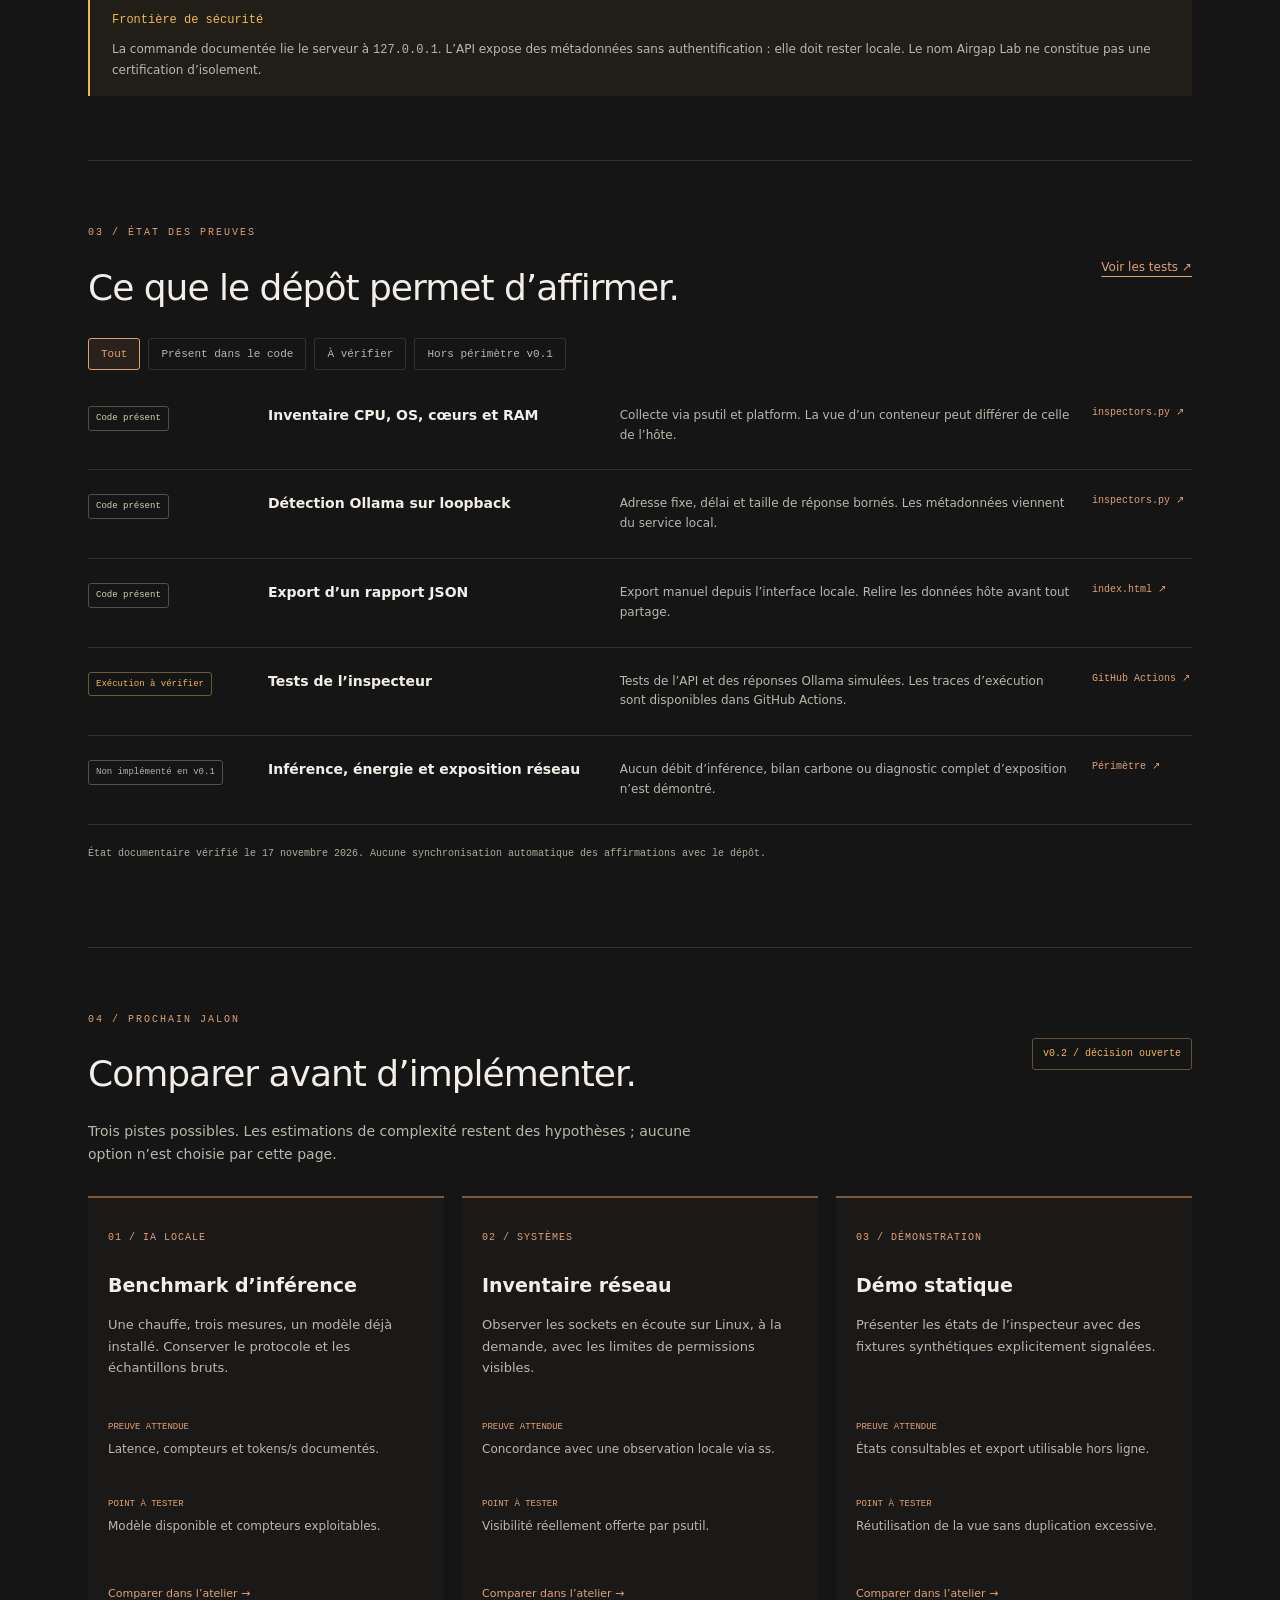
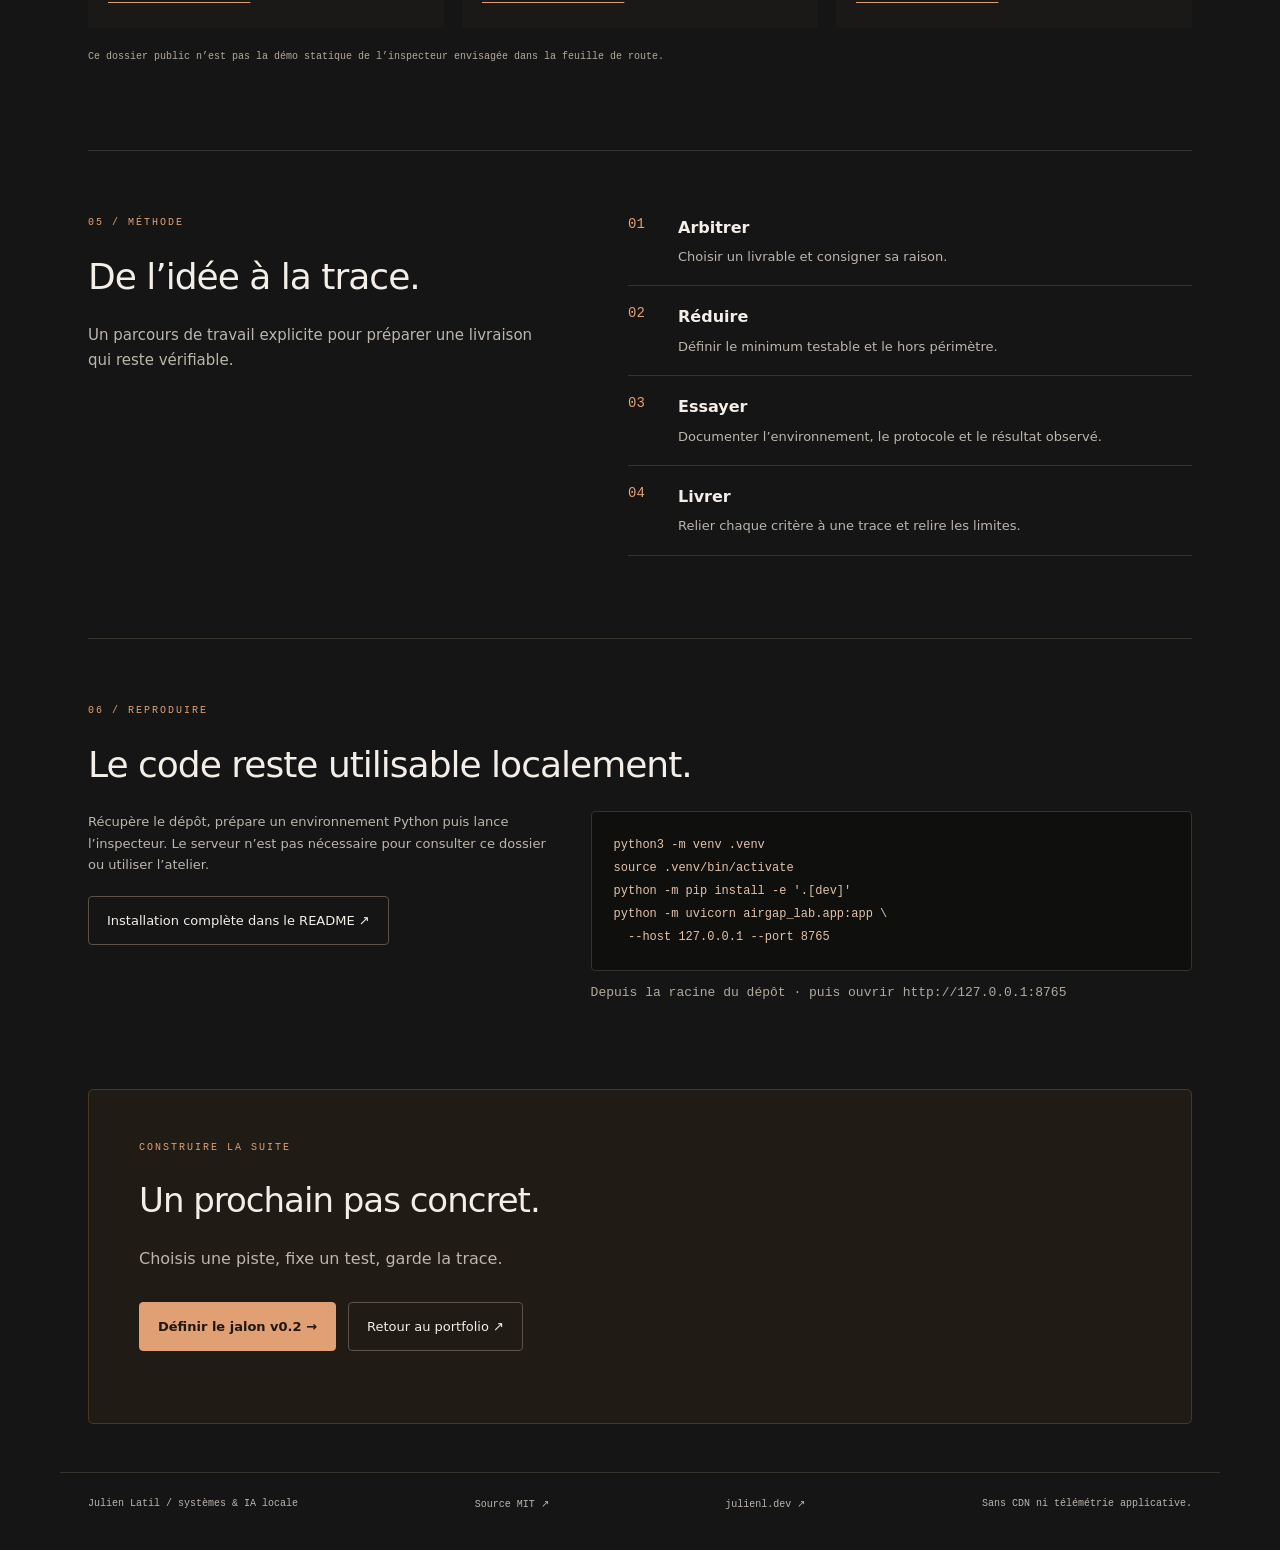
==== commit f76150a8: "docs: make the public dossier lead with host inventory and evidence" ====
--- a/docs/index.html
+++ b/docs/index.html
@@ -1,12 +1,12 @@
 <!doctype html>
 <html lang="fr">
-<head><meta charset="utf-8"><meta name="viewport" content="width=device-width, initial-scale=1"><meta name="description" content="Airgap Lab par Julien Latil : inspection systèmes, IA locale et démarche de vérification. Dossier technique et atelier v0.2."><meta name="theme-color" content="#151515"><title>Airgap Lab — Systèmes & IA locale · Julien Latil</title><link rel="icon" href="assets/mark.svg" type="image/svg+xml"><link rel="stylesheet" href="assets/site.css"><script src="assets/site.js" defer></script></head>
+<head><meta charset="utf-8"><meta name="viewport" content="width=device-width, initial-scale=1"><meta name="description" content="Airgap Lab inventorie un hôte avant un pilote IA sur site. Dossier technique, architecture et reproduction locale."><meta name="theme-color" content="#151515"><title>Airgap Lab — Inventaire d’hôte pour un pilote IA sur site</title><link rel="icon" href="assets/mark.svg" type="image/svg+xml"><link rel="stylesheet" href="assets/site.css"><script src="assets/site.js" defer></script></head>
 <body>
 <a class="skip" href="#contenu">Aller au contenu</a>
 <header><a class="wordmark" href="./"><span aria-hidden="true">[a_]</span> AIRGAP LAB</a><nav aria-label="Navigation principale"><a href="#architecture">Architecture</a><a href="#preuves">Preuves</a><a href="#jalon">v0.2</a><a href="https://julienl.dev">julienl.dev ↗</a></nav></header>
 <main id="contenu">
-<section class="hero"><div class="eyebrow">JULIEN LATIL / DOSSIER TECHNIQUE 01</div><div class="hero-grid"><div><p class="release"><span></span> Socle v0.1 · prochain jalon à arbitrer</p><h1>Inspecter localement.<br><em>Construire avec des preuves.</em></h1><p class="lede">Un petit atelier systèmes pour connaître une machine, repérer son Ollama local et exporter un état lisible. Puis avancer vers une v0.2 au périmètre vérifiable.</p><div class="actions"><a class="button primary" href="atelier-v02.html">Ouvrir l’atelier v0.2 <span>↗</span></a><a class="button" href="https://github.com/log371/airgap-lab">Explorer le code <span>↗</span></a></div><p class="micro">Python · FastAPI · psutil · Linux · IA locale</p></div><div class="terminal" aria-label="Périmètre du projet"><div class="terminal-top"><span>airgap-lab / scope</span><span>READ ONLY</span></div><p><b>$</b> inspect --local</p><dl><div><dt>machine</dt><dd>CPU / OS / RAM</dd></div><div><dt>ollama</dt><dd>127.0.0.1:11434</dd></div><div><dt>sortie</dt><dd>rapport JSON</dd></div><div><dt>v0.2</dt><dd class="amber">à arbitrer</dd></div></dl><p class="terminal-note">Schéma de fonctionnement.<br>Aucune collecte depuis cette page.</p><div class="signal" aria-hidden="true"><i></i><i></i><i></i><i></i><i></i><i></i><i></i><i></i><i></i><i></i></div></div></div><div class="principles"><span>01 / Lecture seule</span><span>02 / Exécution locale</span><span>03 / Limites explicites</span><span>04 / Interface sans CDN</span></div></section>
-<section id="intention" class="section split"><div><div class="eyebrow">01 / INTENTION</div><h2>Un outil réduit.<br>Un périmètre explicable.</h2></div><div><p>Avant de déployer une IA sur une machine réemployée ou dans un environnement sur site, il faut comprendre le socle disponible. Airgap Lab commence par cette observation simple.</p><p>Le projet relie développement Python, inspection systèmes et IA locale. Son intérêt tient à la maîtrise des entrées, à la lisibilité des sorties et à la documentation des limites.</p><a class="text-link" href="https://julienl.dev/projects/airgap-lab">Lire le dossier sur mon portfolio ↗</a></div></section>
+<section class="hero"><div class="eyebrow">JULIEN LATIL / DOSSIER TECHNIQUE</div><div class="hero-grid"><div><p class="release"><span></span> Prototype v0.1 · inspecteur local</p><h1>Inventorier un hôte<br><em>avant un pilote IA sur site.</em></h1><p class="lede">Airgap Lab relève le CPU, la mémoire et le système d’exploitation, liste les modèles déclarés par Ollama sur l’hôte et exporte un rapport JSON.</p><div class="actions"><a class="button primary" href="https://github.com/log371/airgap-lab#run-locally">Code et reproduction <span>↗</span></a><a class="button" href="#preuves">Voir les preuves</a></div><p class="micro">Python · FastAPI · psutil · Linux · IA locale</p></div><div class="terminal" aria-label="Périmètre du projet"><div class="terminal-top"><span>airgap-lab / scope</span><span>READ ONLY</span></div><p><b>$</b> inspect --local</p><dl><div><dt>machine</dt><dd>CPU / OS / RAM</dd></div><div><dt>ollama</dt><dd>127.0.0.1:11434</dd></div><div><dt>sortie</dt><dd>rapport JSON</dd></div><div><dt>v0.2</dt><dd class="amber">à arbitrer</dd></div></dl><p class="terminal-note">Schéma de fonctionnement.<br>Aucune collecte depuis cette page.</p><div class="signal" aria-hidden="true"><i></i><i></i><i></i><i></i><i></i><i></i><i></i><i></i><i></i><i></i></div></div></div><div class="principles"><span>01 / Lecture seule</span><span>02 / Exécution locale</span><span>03 / Limites explicites</span><span>04 / Interface sans CDN</span></div></section>
+<section id="intention" class="section split"><div><div class="eyebrow">01 / INTENTION</div><h2>Le rôle dans un pilote IA</h2></div><div><p>L’équipe d’infrastructure peut conserver l’état initial de l’hôte et documenter le service Ollama qu’il expose localement.</p><p>La qualification du pilote se poursuit sur l’infrastructure cible avec des essais de charge, la validation des accès et des flux réseau, et la préparation de l’exploitation.</p><a class="text-link" href="https://julienl.dev/projects/airgap-lab">Lire le dossier sur mon portfolio ↗</a></div></section>
 <section id="architecture" class="section"><div class="section-head"><div><div class="eyebrow">02 / ARCHITECTURE</div><h2>Deux espaces. Une frontière claire.</h2></div><span class="pill">v0.1 / code disponible</span></div><div class="architecture"><article><span class="number">A / CETTE PUBLICATION</span><h3>Le dossier public</h3><p>Une présentation statique et un atelier de planification. Le site public ne contacte ni ta machine ni ton Ollama.</p><ul><li>HTML, CSS et JavaScript</li><li>Suivi local dans le navigateur</li><li>Export / import JSON manuel</li></ul><span class="architecture-label">GitHub → Vercel → navigateur</span></article><article><span class="number">B / SUR TA MACHINE</span><h3>L’inspecteur Python</h3><p>Le serveur FastAPI s’exécute localement. Il expose l’inventaire et interroge une adresse Ollama fixe sur loopback.</p><ul><li>psutil + platform → inventaire matériel</li><li>127.0.0.1:11434/api/tags → métadonnées</li><li>/api/snapshot → rapport JSON</li></ul><span class="architecture-label">Navigateur → 127.0.0.1 → FastAPI</span></article></div><aside class="boundary"><strong>Frontière de sécurité</strong><p>La commande documentée lie le serveur à <code>127.0.0.1</code>. L’API expose des métadonnées sans authentification : elle doit rester locale. Le nom Airgap Lab ne constitue pas une certification d’isolement.</p></aside></section>
 <section id="preuves" class="section"><div class="section-head"><div><div class="eyebrow">03 / ÉTAT DES PREUVES</div><h2>Ce que le dépôt permet d’affirmer.</h2></div><a class="text-link" href="https://github.com/log371/airgap-lab/tree/main/tests">Voir les tests ↗</a></div><div class="filters" role="group" aria-label="Filtrer les preuves"><button data-filter="all" aria-pressed="true">Tout</button><button data-filter="confirmed" aria-pressed="false">Présent dans le code</button><button data-filter="pending" aria-pressed="false">À vérifier</button><button data-filter="excluded" aria-pressed="false">Hors périmètre v0.1</button></div><p id="filter-status" class="sr-only" aria-live="polite"></p><div class="evidence-list">
 <article data-state="confirmed"><span class="status confirmed">Code présent</span><h3>Inventaire CPU, OS, cœurs et RAM</h3><p>Collecte via psutil et platform. La vue d’un conteneur peut différer de celle de l’hôte.</p><a href="https://github.com/log371/airgap-lab/blob/main/airgap_lab/inspectors.py">inspectors.py ↗</a></article>
